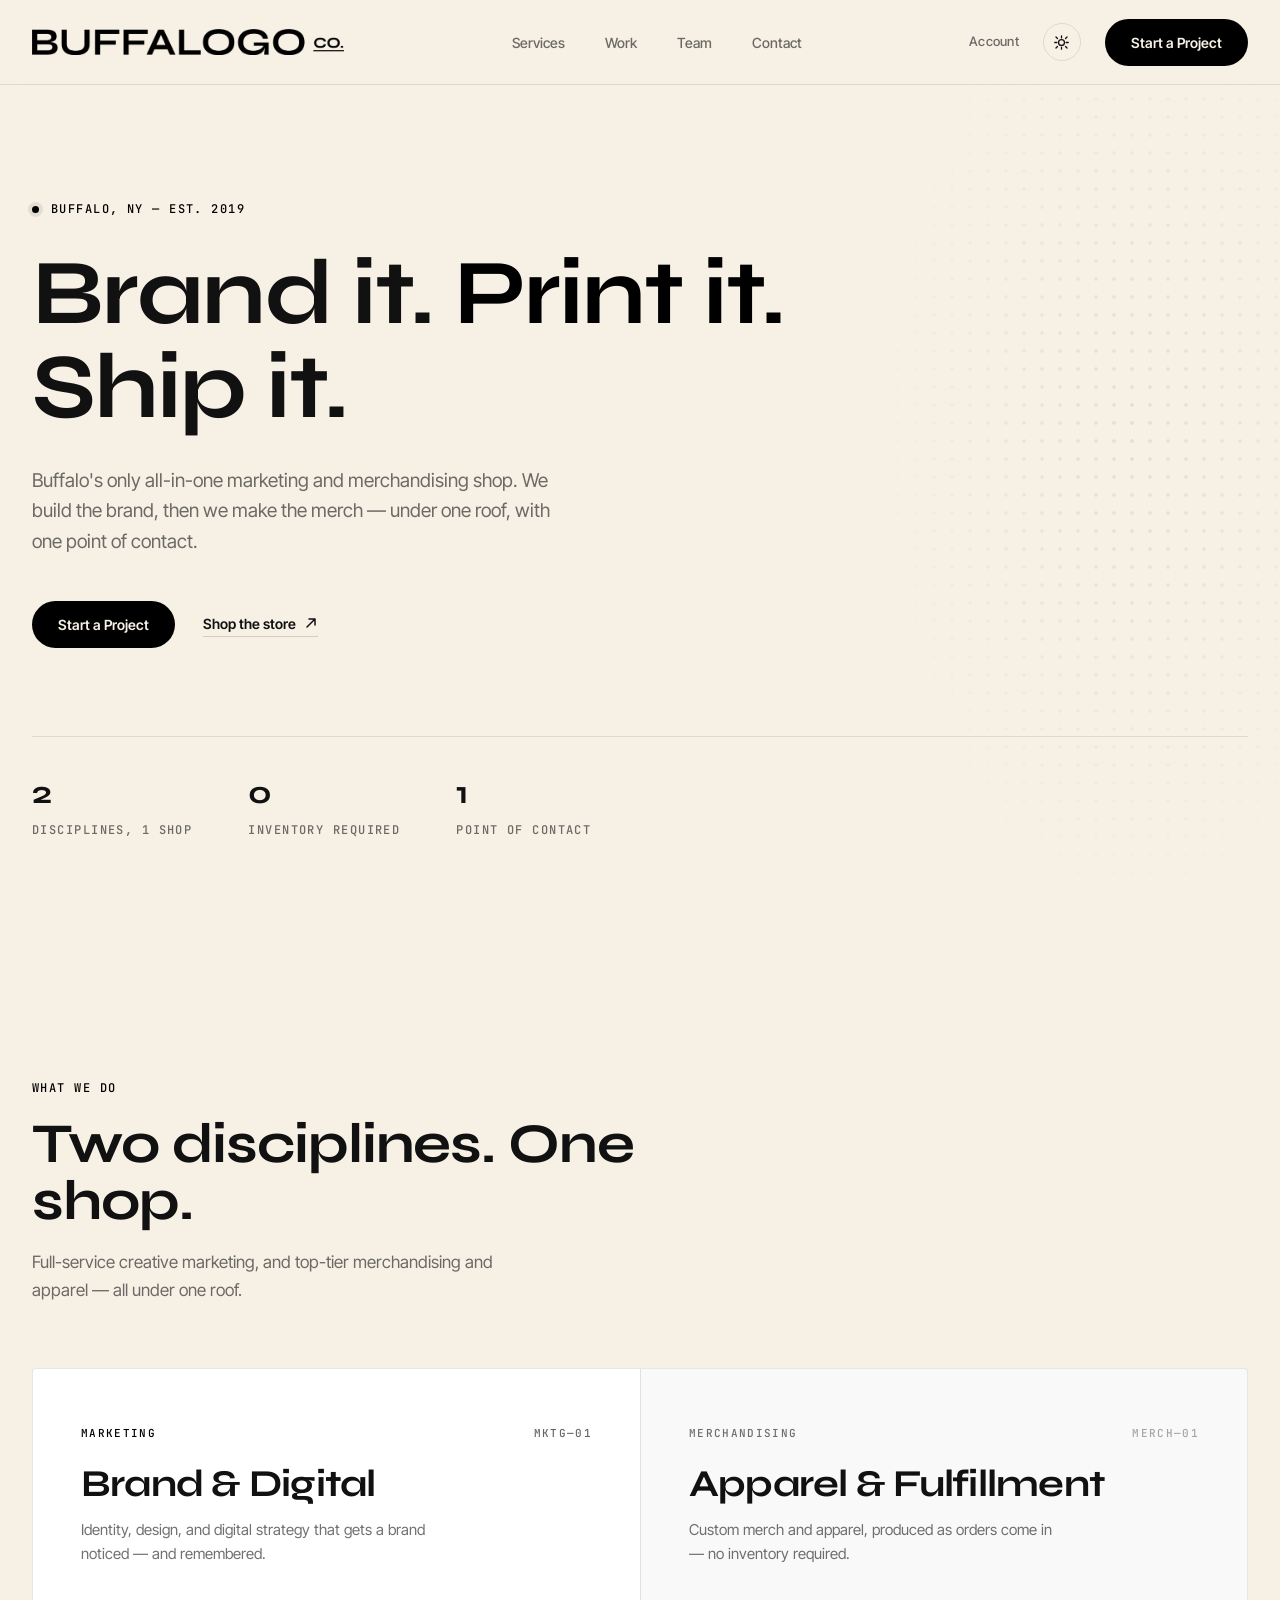
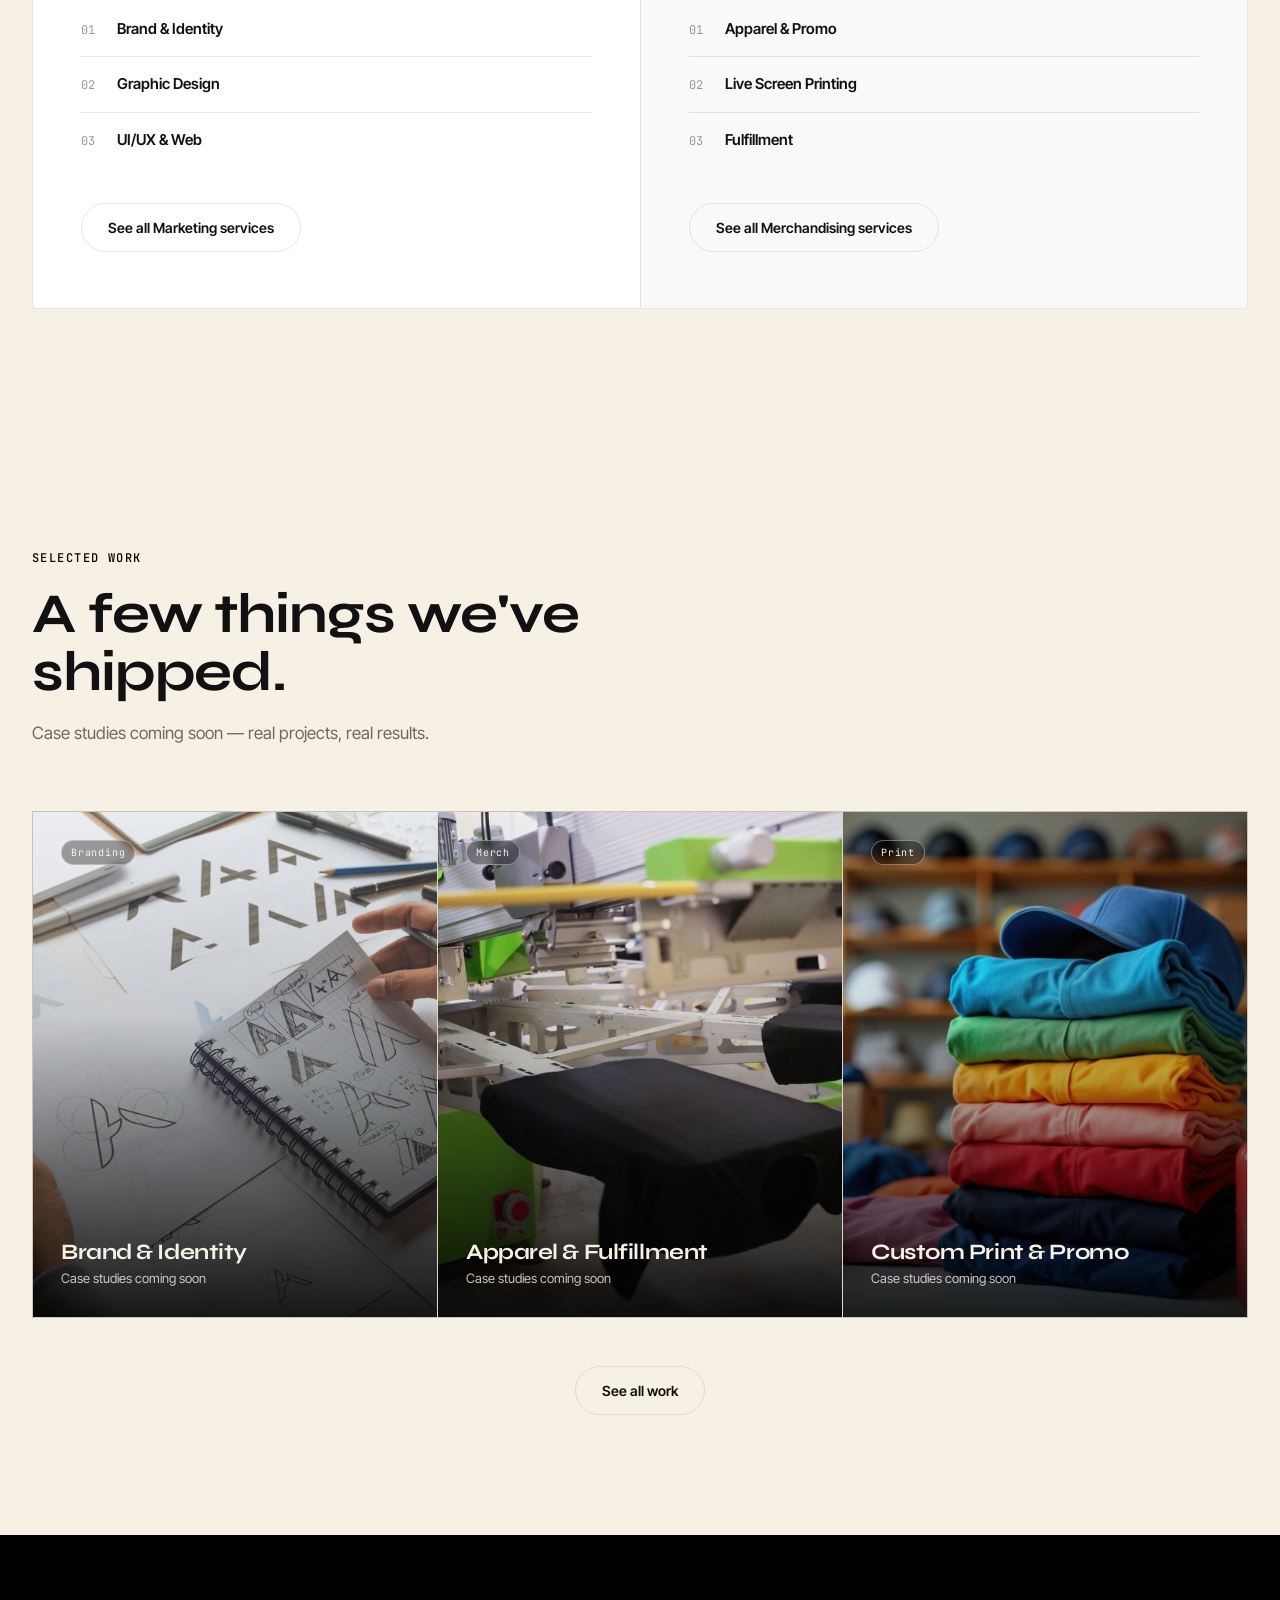
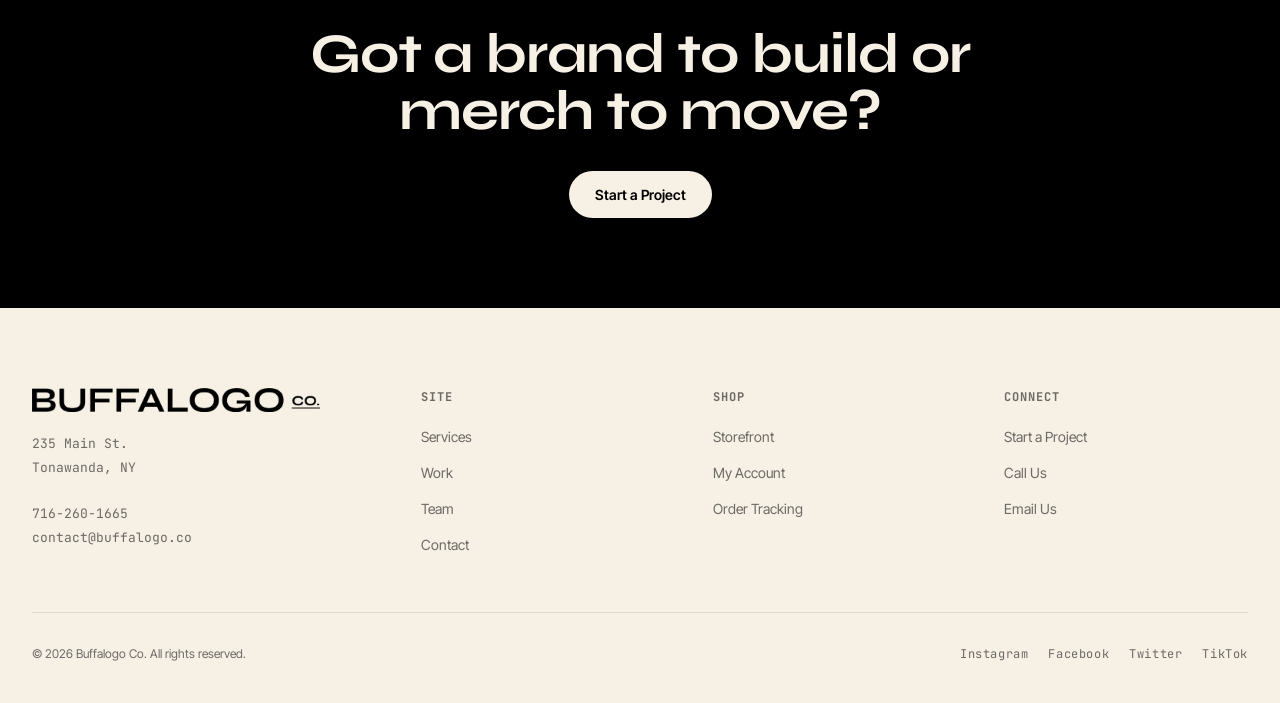
==== index.html @ d6559d46 "Add files via upload" ====
<!DOCTYPE html>
<html lang="en" data-theme="light">
<head>
<meta charset="UTF-8">
<meta name="viewport" content="width=device-width, initial-scale=1.0">
<title>Buffalogo Co. — Marketing &amp; Merchandising, Buffalo NY</title>
<meta name="description" content="Buffalo's only all-in-one marketing and merchandising company. Brand, design, and digital marketing — plus apparel, screen printing, and fulfillment, under one roof.">
<link rel="preconnect" href="https://fonts.googleapis.com">
<link rel="preconnect" href="https://fonts.gstatic.com" crossorigin>
<link href="https://fonts.googleapis.com/css2?family=Syne:wght@600;700;800&family=Inter+Tight:wght@400;500;600;700&family=JetBrains+Mono:wght@400;500&display=swap" rel="stylesheet">
<link rel="stylesheet" href="assets/style.css">
<script>
  (function(){
    try {
      if (localStorage.getItem('buffalogo-theme') === 'dark') {
        document.documentElement.setAttribute('data-theme', 'dark');
      }
    } catch(e) {}
  })();
</script>
</head>
<body>

<nav class="nav">
  <div class="nav-inner">
    <a href="index.html" class="nav-logo">
      <img class="logo-light" src="assets/images/logo-black.webp" alt="Buffalogo Co.">
      <img class="logo-dark" src="assets/images/logo-white.png" alt="Buffalogo Co.">
    </a>
    <div class="nav-links">
      <a href="services.html">Services</a>
      <a href="work.html">Work</a>
      <a href="team.html">Team</a>
      <a href="contact.html">Contact</a>
    </div>
    <div class="nav-actions">
      <a href="https://shop.buffalogo.co" class="nav-account" target="_blank" rel="noopener">Account</a>
      <button class="theme-toggle" id="theme-toggle" aria-label="Toggle dark mode" type="button">
        <svg class="icon-sun" viewBox="0 0 24 24" fill="none" stroke="currentColor" stroke-width="1.8" stroke-linecap="round"><circle cx="12" cy="12" r="4.2"/><path d="M12 2.5v3M12 18.5v3M4.2 4.2l2.1 2.1M17.7 17.7l2.1 2.1M2.5 12h3M18.5 12h3M4.2 19.8l2.1-2.1M17.7 6.3l2.1-2.1"/></svg>
        <svg class="icon-moon" viewBox="0 0 24 24" fill="none" stroke="currentColor" stroke-width="1.8" stroke-linecap="round" stroke-linejoin="round"><path d="M20 14.5A8.5 8.5 0 0 1 9.5 4 8.5 8.5 0 1 0 20 14.5Z"/></svg>
      </button>
      <a href="contact.html" class="btn btn-primary">Start a Project</a>
    </div>
  </div>
</nav>

<main id="top">

  <!-- HERO -->
  <section class="hero">
    <div class="hero-halftone"></div>
    <div class="wrap hero-inner">
      <div class="hero-eyebrow mono">Buffalo, NY — Est. 2019</div>
      <h1>Brand it. <em>Print it.</em><br>Ship it.</h1>
      <p class="hero-sub">Buffalo's only all-in-one marketing and merchandising shop. We build the brand, then we make the merch — under one roof, with one point of contact.</p>
      <div class="hero-ctas">
        <a href="contact.html" class="btn btn-primary">Start a Project</a>
        <a href="https://shop.buffalogo.co" class="hero-shop-link" target="_blank" rel="noopener">
          Shop the store
          <svg width="14" height="14" viewBox="0 0 14 14" fill="none"><path d="M3 11L11 3M11 3H5M11 3V9" stroke="currentColor" stroke-width="1.5" stroke-linecap="round" stroke-linejoin="round"/></svg>
        </a>
      </div>
      <div class="hero-stats">
        <div>
          <div class="hero-stat-num">2</div>
          <div class="hero-stat-label mono">Disciplines, 1 Shop</div>
        </div>
        <div>
          <div class="hero-stat-num">0</div>
          <div class="hero-stat-label mono">Inventory Required</div>
        </div>
        <div>
          <div class="hero-stat-num">1</div>
          <div class="hero-stat-label mono">Point of Contact</div>
        </div>
      </div>
    </div>
  </section>

  <!-- SERVICES TEASER -->
  <section class="services section" id="services">
    <div class="wrap">
      <div class="section-head">
        <span class="eyebrow mono">What we do</span>
        <h2 class="section-title">Two disciplines. One shop.</h2>
        <p class="section-desc">Full-service creative marketing, and top-tier merchandising and apparel — all under one roof.</p>
      </div>

      <div class="split">
        <div class="split-panel mkt">
          <div class="panel-eyebrow mono">
            <span>Marketing</span>
            <span class="tag-num">MKTG—01</span>
          </div>
          <h3>Brand &amp; Digital</h3>
          <p class="panel-tagline">Identity, design, and digital strategy that gets a brand noticed — and remembered.</p>
          <ul class="panel-list">
            <li>
              <span class="num">01</span>
              <span><span class="item-name">Brand &amp; Identity</span></span>
            </li>
            <li>
              <span class="num">02</span>
              <span><span class="item-name">Graphic Design</span></span>
            </li>
            <li>
              <span class="num">03</span>
              <span><span class="item-name">UI/UX &amp; Web</span></span>
            </li>
          </ul>
          <a href="services.html#marketing" class="btn btn-ghost panel-cta">See all Marketing services</a>
        </div>

        <div class="split-panel merch">
          <div class="panel-eyebrow mono">
            <span>Merchandising</span>
            <span class="tag-num">MERCH—01</span>
          </div>
          <h3>Apparel &amp; Fulfillment</h3>
          <p class="panel-tagline">Custom merch and apparel, produced as orders come in — no inventory required.</p>
          <ul class="panel-list">
            <li>
              <span class="num">01</span>
              <span><span class="item-name">Apparel &amp; Promo</span></span>
            </li>
            <li>
              <span class="num">02</span>
              <span><span class="item-name">Live Screen Printing</span></span>
            </li>
            <li>
              <span class="num">03</span>
              <span><span class="item-name">Fulfillment</span></span>
            </li>
          </ul>
          <a href="services.html#merchandising" class="btn btn-ghost panel-cta">See all Merchandising services</a>
        </div>
      </div>
    </div>
  </section>

  <!-- WORK TEASER -->
  <section class="section" id="work">
    <div class="wrap">
      <div class="section-head">
        <span class="eyebrow mono">Selected work</span>
        <h2 class="section-title">A few things we've shipped.</h2>
        <p class="section-desc">Case studies coming soon — real projects, real results.</p>
      </div>
      <div class="work-grid">
        <div class="work-tile">
          <img class="work-tile-photo" src="assets/images/work_branding.jpg" alt="Logo and brand identity sketches in progress" style="object-position:center 45%;">
          <div class="work-tile-scrim"></div>
          <div class="work-tile-top">
            <span class="work-tag">Branding</span>
          </div>
          <div class="work-tile-bottom">
            <h4>Brand &amp; Identity</h4>
            <p>Case studies coming soon</p>
          </div>
        </div>
        <div class="work-tile">
          <img class="work-tile-photo" src="assets/images/work_merch.jpg" alt="Screen printing press loaded with apparel" style="object-position:35% 65%;">
          <div class="work-tile-scrim"></div>
          <div class="work-tile-top">
            <span class="work-tag">Merch</span>
          </div>
          <div class="work-tile-bottom">
            <h4>Apparel &amp; Fulfillment</h4>
            <p>Case studies coming soon</p>
          </div>
        </div>
        <div class="work-tile">
          <img class="work-tile-photo" src="assets/images/work_print.jpg" alt="Folded custom apparel and printed promotional products" style="object-position:60% center;">
          <div class="work-tile-scrim"></div>
          <div class="work-tile-top">
            <span class="work-tag">Print</span>
          </div>
          <div class="work-tile-bottom">
            <h4>Custom Print &amp; Promo</h4>
            <p>Case studies coming soon</p>
          </div>
        </div>
      </div>
      <div style="text-align:center; margin-top:48px;">
        <a href="work.html" class="btn btn-ghost">See all work</a>
      </div>
    </div>
  </section>

  <!-- CTA BAND -->
  <section class="cta-band">
    <div class="wrap">
      <h2>Got a brand to build or merch to move?</h2>
      <a href="contact.html" class="btn btn-primary">Start a Project</a>
    </div>
  </section>

</main>

<!-- FOOTER -->
<footer class="footer">
  <div class="wrap">
    <div class="footer-top">
      <div>
        <a href="index.html" class="footer-logo">
          <img class="logo-light" src="assets/images/logo-black.webp" alt="Buffalogo Co.">
          <img class="logo-dark" src="assets/images/logo-white.png" alt="Buffalogo Co.">
        </a>
        <div class="footer-addr">
          235 Main St.<br>
          Tonawanda, NY<br><br>
          <a href="tel:7162601665">716-260-1665</a><br>
          <a href="mailto:contact@buffalogo.co">contact@buffalogo.co</a>
        </div>
      </div>
      <div class="footer-col">
        <h5>Site</h5>
        <ul>
          <li><a href="services.html">Services</a></li>
          <li><a href="work.html">Work</a></li>
          <li><a href="team.html">Team</a></li>
          <li><a href="contact.html">Contact</a></li>
        </ul>
      </div>
      <div class="footer-col">
        <h5>Shop</h5>
        <ul>
          <li><a href="https://shop.buffalogo.co" target="_blank" rel="noopener">Storefront</a></li>
          <li><a href="https://shop.buffalogo.co" target="_blank" rel="noopener">My Account</a></li>
          <li><a href="https://shop.buffalogo.co" target="_blank" rel="noopener">Order Tracking</a></li>
        </ul>
      </div>
      <div class="footer-col">
        <h5>Connect</h5>
        <ul>
          <li><a href="contact.html">Start a Project</a></li>
          <li><a href="tel:7162601665">Call Us</a></li>
          <li><a href="mailto:contact@buffalogo.co">Email Us</a></li>
        </ul>
      </div>
    </div>
    <div class="footer-bottom">
      <div class="footer-copy">&copy; 2026 Buffalogo Co. All rights reserved.</div>
      <div class="footer-socials">
        <a href="#" target="_blank" rel="noopener">Instagram</a>
        <a href="#" target="_blank" rel="noopener">Facebook</a>
        <a href="#" target="_blank" rel="noopener">Twitter</a>
        <a href="#" target="_blank" rel="noopener">TikTok</a>
      </div>
    </div>
  </div>
</footer>

<script src="assets/site.js"></script>
</body>
</html>
---- assets/style.css ----
/* ============================================
   BUFFALOGO CO. — SHARED STYLESHEET
   Used across all pages: index, services, work, team, contact
   ============================================ */

:root{
  --bg: #f6f0e5;
  --bg-raised: #ffffff;
  --ink-text: #111111;
  --ink-text-dim: #11111199;
  --ink-text-faint: #11111126;
  --white: #ffffff;
  --black: #000000;
  --accent: #000000;
  --accent-dim: #00000014;
  --line: #1111111a;
  --line-strong: #11111133;
  --nav-blur-bg: rgba(246,240,229,0.82);
  --merch-tint: rgba(17,17,17,0.025);
  --shadow: 0 1px 2px rgba(17,17,17,0.04);
}

html[data-theme="dark"]{
  --bg: #111111;
  --bg-raised: #1c1c1c;
  --ink-text: #f6f0e5;
  --ink-text-dim: #f6f0e599;
  --ink-text-faint: #f6f0e526;
  --white: #ffffff;
  --black: #000000;
  --accent: #f6f0e5;
  --accent-dim: #f6f0e514;
  --line: #f6f0e51a;
  --line-strong: #f6f0e533;
  --nav-blur-bg: rgba(17,17,17,0.82);
  --merch-tint: rgba(246,240,229,0.035);
  --shadow: 0 1px 3px rgba(0,0,0,0.5);
}

body, .nav, .btn, .toggle-opt, .work-tile, .field input, .field select, .field textarea{
  transition:background-color 0.25s ease, color 0.25s ease, border-color 0.25s ease;
}

*{margin:0;padding:0;box-sizing:border-box;}
html{scroll-behavior:smooth;}
body{
  background:var(--bg);
  color:var(--ink-text);
  font-family:'Inter Tight', sans-serif;
  font-size:16px;
  line-height:1.5;
  -webkit-font-smoothing:antialiased;
  overflow-x:hidden;
}

h1,h2,h3,h4{
  font-family:'Syne', sans-serif;
  font-weight:700;
  line-height:1.02;
  letter-spacing:-0.02em;
}

a{color:inherit;text-decoration:none;}
button{font-family:inherit;cursor:pointer;border:none;background:none;color:inherit;}
img{display:block;max-width:100%;}
ul{list-style:none;}

.mono{
  font-family:'JetBrains Mono', monospace;
  text-transform:uppercase;
  letter-spacing:0.12em;
  font-weight:500;
}

.wrap{
  max-width:1280px;
  margin:0 auto;
  padding:0 32px;
}

:focus-visible{
  outline:2px solid var(--accent);
  outline-offset:3px;
}

@media (prefers-reduced-motion: reduce){
  *{animation-duration:0.01ms !important; transition-duration:0.01ms !important;}
}

/* ===== NAV ===== */
.nav{
  position:fixed;
  top:0; left:0; right:0;
  z-index:100;
  background:var(--nav-blur-bg);
  backdrop-filter:blur(10px);
  border-bottom:1px solid var(--line);
}
.nav-inner{
  max-width:1280px;
  margin:0 auto;
  padding:0 32px;
  height:84px;
  display:flex;
  align-items:center;
  justify-content:space-between;
}
.nav-logo{
  flex-shrink:1;
  min-width:0;
  overflow:hidden;
}
.nav-logo img{height:26px;width:auto;}
.logo-dark{display:none;}
html[data-theme="dark"] .logo-light{display:none;}
html[data-theme="dark"] .logo-dark{display:block;}
.nav-links{
  display:flex;
  align-items:center;
  gap:40px;
}
.nav-links a{
  font-size:14px;
  font-weight:500;
  color:var(--ink-text-dim);
  transition:color 0.2s ease;
  position:relative;
}
.nav-links a:hover{color:var(--ink-text);}
.nav-links a.active{color:var(--ink-text);}
.nav-links a.active::after{
  content:'';
  position:absolute;
  bottom:-6px; left:0; right:0;
  height:2px;
  background:var(--accent);
}
.nav-actions{
  display:flex;
  align-items:center;
  gap:24px;
}
.nav-account{
  font-size:13px;
  font-weight:500;
  color:var(--ink-text-dim);
  letter-spacing:0.02em;
}
.nav-account:hover{color:var(--ink-text);}
.theme-toggle{
  width:38px;
  height:38px;
  border-radius:50%;
  border:1px solid var(--line);
  display:flex;
  align-items:center;
  justify-content:center;
  color:var(--ink-text);
  transition:border-color 0.2s ease, background 0.2s ease;
  flex-shrink:0;
}
.theme-toggle:hover{
  border-color:var(--ink-text-dim);
  background:var(--bg-raised);
}
.theme-toggle svg{
  width:17px;
  height:17px;
  display:block;
}
.theme-toggle .icon-moon{display:none;}
html[data-theme="dark"] .theme-toggle .icon-sun{display:none;}
html[data-theme="dark"] .theme-toggle .icon-moon{display:block;}
.btn{
  display:inline-flex;
  align-items:center;
  justify-content:center;
  gap:8px;
  padding:13px 26px;
  border-radius:100px;
  font-size:14px;
  font-weight:600;
  transition:transform 0.2s ease, background 0.2s ease, color 0.2s ease, opacity 0.2s ease;
  white-space:nowrap;
}
.btn-primary{
  background:var(--accent);
  color:var(--bg);
  opacity:1;
}
.btn-primary:hover{
  transform:translateY(-1px);
  opacity:0.85;
}
.btn-ghost{
  border:1px solid var(--line);
  color:var(--ink-text);
}
.btn-ghost:hover{
  border-color:var(--ink-text);
}
.nav-burger{
  display:none;
  flex-direction:column;
  gap:5px;
  padding:8px;
}
.nav-burger span{
  width:22px;height:2px;background:var(--ink-text);display:block;
}

/* ===== HERO (homepage only) ===== */
.hero{
  position:relative;
  padding:200px 0 120px;
  overflow:hidden;
}
.hero-halftone{
  position:absolute;
  top:0; right:0;
  width:46%;
  height:100%;
  z-index:0;
  pointer-events:none;
  opacity:0.5;
  background-image:radial-gradient(circle, var(--ink-text-faint) 1.6px, transparent 1.6px);
  background-size:18px 18px;
  -webkit-mask-image:radial-gradient(ellipse 60% 70% at 75% 45%, black 0%, transparent 75%);
  mask-image:radial-gradient(ellipse 60% 70% at 75% 45%, black 0%, transparent 75%);
}
.hero-inner{
  position:relative;
  z-index:1;
}
.hero-eyebrow{
  display:flex;
  align-items:center;
  gap:12px;
  font-size:12px;
  color:var(--accent);
  margin-bottom:28px;
}
.hero-eyebrow::before{
  content:'';
  width:7px;height:7px;
  border-radius:50%;
  background:var(--accent);
  box-shadow:0 0 0 4px var(--accent-dim);
}
.hero h1{
  font-size:clamp(48px, 7.2vw, 108px);
  max-width:980px;
  margin-bottom:32px;
}
.hero h1 em{
  font-style:normal;
  color:var(--accent);
}
.hero-sub{
  font-size:19px;
  color:var(--ink-text-dim);
  max-width:540px;
  margin-bottom:44px;
  line-height:1.6;
}
.hero-ctas{
  display:flex;
  align-items:center;
  gap:28px;
  flex-wrap:wrap;
}
.hero-shop-link{
  display:inline-flex;
  align-items:center;
  gap:8px;
  font-size:14px;
  font-weight:600;
  color:var(--ink-text);
  border-bottom:1px solid var(--ink-text-faint);
  padding-bottom:2px;
  transition:border-color 0.2s ease;
}
.hero-shop-link:hover{border-color:var(--ink-text);}
.hero-shop-link svg{transition:transform 0.2s ease;}
.hero-shop-link:hover svg{transform:translate(2px,-2px);}

.hero-stats{
  display:flex;
  gap:56px;
  margin-top:88px;
  padding-top:32px;
  border-top:1px solid var(--line);
  flex-wrap:wrap;
}
.hero-stat-num{
  font-family:'Syne', sans-serif;
  font-weight:700;
  font-size:32px;
  color:var(--ink-text);
}
.hero-stat-label{
  font-size:12px;
  color:var(--ink-text-dim);
  margin-top:4px;
}

/* ===== PAGE HEADER (Services / Work / Team / Contact) ===== */
.page-header{
  position:relative;
  padding:180px 0 80px;
  overflow:hidden;
  border-bottom:1px solid var(--line);
}
.page-header .hero-halftone{opacity:0.4;}
.page-header-inner{
  position:relative;
  z-index:1;
}
.page-header h1{
  font-size:clamp(40px, 5.6vw, 72px);
  max-width:760px;
  margin-bottom:20px;
}
.page-header p{
  font-size:18px;
  color:var(--ink-text-dim);
  max-width:560px;
  line-height:1.6;
}
.page-header-ctas{
  display:flex;
  gap:16px;
  margin-top:36px;
  flex-wrap:wrap;
}

/* ===== SECTION HEADERS ===== */
.section{
  padding:120px 0;
  position:relative;
}
.section-head{
  margin-bottom:64px;
}
.eyebrow{
  font-size:12px;
  color:var(--accent);
  margin-bottom:18px;
  display:block;
}
.section-title{
  font-size:clamp(34px, 4.6vw, 56px);
  max-width:680px;
}
.section-desc{
  margin-top:20px;
  font-size:17px;
  color:var(--ink-text-dim);
  max-width:520px;
  line-height:1.6;
}

/* ===== SERVICES SPLIT ===== */
.services{
  background:var(--bg);
}
.split{
  display:grid;
  grid-template-columns:1fr 1fr;
  border:1px solid var(--line);
  border-radius:4px;
  overflow:hidden;
  background:var(--bg-raised);
}
.split-panel{
  padding:56px 48px;
  position:relative;
}
.split-panel + .split-panel{
  border-left:1px solid var(--line);
}
.split-panel.merch{
  background:var(--merch-tint);
}
.panel-eyebrow{
  font-size:11px;
  margin-bottom:24px;
  display:flex;
  align-items:center;
  justify-content:space-between;
}
.split-panel.mkt .panel-eyebrow{color:var(--accent);}
.split-panel.merch .panel-eyebrow{color:var(--ink-text-dim);}
.panel-eyebrow .tag-num{
  font-family:'JetBrains Mono', monospace;
  opacity:0.6;
}
.split-panel h3{
  font-size:clamp(28px, 3.2vw, 38px);
  margin-bottom:14px;
}
.panel-tagline{
  font-size:15px;
  color:var(--ink-text-dim);
  margin-bottom:36px;
  line-height:1.6;
  max-width:380px;
}
.panel-list{
  display:flex;
  flex-direction:column;
}
.panel-list li{
  display:flex;
  align-items:baseline;
  gap:14px;
  padding:16px 0;
  border-top:1px solid var(--line);
  font-size:15px;
}
.panel-list li:first-child{border-top:none;}
.panel-list .num{
  font-family:'JetBrains Mono', monospace;
  font-size:12px;
  color:var(--ink-text-dim);
  opacity:0.7;
  flex-shrink:0;
  width:22px;
}
.panel-list .item-name{font-weight:600;color:var(--ink-text);}
.panel-list .item-detail{color:var(--ink-text-dim); font-size:13px; display:block; margin-top:2px;}
.panel-cta{
  margin-top:36px;
}

.converge{
  text-align:center;
  padding:64px 0 0;
}
.converge-arrow{
  width:1px;
  height:48px;
  background:var(--line);
  margin:0 auto 24px;
  position:relative;
}
.converge-arrow::after{
  content:'';
  position:absolute;
  bottom:-1px;left:50%;
  width:8px;height:8px;
  border-right:1px solid var(--ink-text-dim);
  border-bottom:1px solid var(--ink-text-dim);
  transform:translateX(-50%) rotate(45deg);
}
.converge p{
  font-size:13px;
  color:var(--ink-text-dim);
}

/* ===== LEAD FORM ===== */
.lead-form-wrap{
  max-width:680px;
  margin:40px auto 0;
  background:var(--bg-raised);
  border:1px solid var(--line);
  border-radius:4px;
  padding:48px;
  box-shadow:var(--shadow);
}
.lead-form-wrap.standalone{
  margin:0;
}
.toggle-row{
  display:flex;
  gap:8px;
  background:var(--bg);
  border:1px solid var(--line);
  border-radius:100px;
  padding:5px;
  margin-bottom:32px;
}
.toggle-opt{
  flex:1;
  text-align:center;
  padding:12px 16px;
  border-radius:100px;
  font-size:13px;
  font-weight:600;
  color:var(--ink-text-dim);
  transition:all 0.25s ease;
  font-family:'JetBrains Mono', monospace;
  letter-spacing:0.06em;
  text-transform:uppercase;
}
.toggle-opt.active{
  background:var(--accent);
  color:var(--bg);
}
.form-row{
  display:grid;
  grid-template-columns:1fr 1fr;
  gap:20px;
  margin-bottom:20px;
}
.field{display:flex;flex-direction:column;gap:8px;}
.field.full{grid-column:1 / -1;}
.field label{
  font-size:12px;
  color:var(--ink-text-dim);
  font-family:'JetBrains Mono', monospace;
  letter-spacing:0.06em;
  text-transform:uppercase;
}
.field input, .field select, .field textarea{
  background:var(--bg);
  border:1px solid var(--line);
  border-radius:4px;
  padding:13px 16px;
  color:var(--ink-text);
  font-family:'Inter Tight', sans-serif;
  font-size:15px;
  transition:border-color 0.2s ease;
}
.field input:focus, .field select:focus, .field textarea:focus{
  outline:none;
  border-color:var(--accent);
}
.field textarea{resize:vertical; min-height:96px;}
.form-submit{
  width:100%;
  margin-top:8px;
  padding:16px;
  border-radius:4px;
}

/* ===== CONTACT PAGE LAYOUT ===== */
.contact-layout{
  display:grid;
  grid-template-columns:1fr 1.2fr;
  gap:64px;
  align-items:start;
}
.contact-info h2{
  font-size:clamp(28px, 3.4vw, 40px);
  margin-bottom:20px;
}
.contact-info p{
  font-size:16px;
  color:var(--ink-text-dim);
  line-height:1.7;
  margin-bottom:32px;
}
.contact-detail{
  display:flex;
  flex-direction:column;
  gap:18px;
}
.contact-detail-item{
  display:flex;
  flex-direction:column;
  gap:4px;
}
.contact-detail-item .label{
  font-family:'JetBrains Mono', monospace;
  font-size:11px;
  color:var(--ink-text-dim);
  letter-spacing:0.08em;
  text-transform:uppercase;
}
.contact-detail-item .value{
  font-size:16px;
  font-weight:600;
}
.contact-detail-item a.value:hover{color:var(--ink-text-dim);}

/* ===== WORK ===== */
.work-grid{
  display:grid;
  grid-template-columns:repeat(3, 1fr);
  gap:1px;
  background:var(--line);
  border:1px solid var(--line);
}
.work-grid.work-grid-page{
  grid-template-columns:repeat(2, 1fr);
}
.work-grid.work-grid-page .work-tile.wide{
  grid-column:1 / -1;
  aspect-ratio:16/7;
}
.work-tile{
  background:var(--bg);
  aspect-ratio:4/5;
  padding:28px;
  display:flex;
  flex-direction:column;
  justify-content:space-between;
  position:relative;
  overflow:hidden;
  transition:transform 0.3s ease;
}
.work-tile:hover{transform:scale(1.02);}
.work-tile-photo{
  position:absolute;
  inset:0;
  width:100%;
  height:100%;
  object-fit:cover;
  z-index:0;
  transition:transform 0.4s ease;
}
.work-tile:hover .work-tile-photo{transform:scale(1.06);}
.work-tile-scrim{
  position:absolute;
  inset:0;
  background:linear-gradient(180deg, rgba(0,0,0,0.05) 0%, rgba(0,0,0,0.12) 40%, rgba(0,0,0,0.88) 100%);
  z-index:1;
}
.work-tile-top, .work-tile-bottom{
  position:relative;
  z-index:2;
}
.work-tile-bottom h4, .work-tile-bottom p{color:#f6f0e5;}
.work-tile-bottom p{color:#f6f0e5cc;}
.work-tile-top{
  display:flex;
  justify-content:space-between;
  align-items:flex-start;
}
.work-tag{
  font-family:'JetBrains Mono', monospace;
  font-size:10px;
  color:#f6f0e5;
  background:rgba(0,0,0,0.35);
  backdrop-filter:blur(4px);
  border:1px solid rgba(246,240,229,0.4);
  padding:4px 9px;
  border-radius:100px;
  letter-spacing:0.08em;
}
.work-tile-bottom h4{
  font-size:22px;
  margin-bottom:6px;
}
.work-tile-bottom p{
  font-size:13px;
}

/* ===== TEAM ===== */
.team-grid{
  display:grid;
  grid-template-columns:repeat(4, 1fr);
  gap:1px;
  background:var(--line);
  border:1px solid var(--line);
}
.team-avatar-wrap{
  background:var(--bg);
  padding:32px 24px;
  display:flex;
  flex-direction:column;
  gap:18px;
}
.team-avatar-wrap.with-bio{
  padding:32px;
}
.team-avatar{
  width:100%;
  aspect-ratio:1;
  border-radius:4px;
  background:var(--bg-raised);
  border:1px solid var(--line);
  display:flex;
  align-items:center;
  justify-content:center;
  font-family:'Syne', sans-serif;
  font-weight:700;
  font-size:28px;
  color:var(--ink-text-faint);
  overflow:hidden;
  position:relative;
}
.team-avatar img{
  width:100%;
  height:100%;
  object-fit:cover;
  display:block;
}
.team-name{font-size:16px; font-weight:700; font-family:'Syne', sans-serif;}
.team-role{
  font-size:12px;
  color:var(--accent);
  font-family:'JetBrains Mono', monospace;
  letter-spacing:0.06em;
  text-transform:uppercase;
}
.team-bio{
  font-size:14px;
  color:var(--ink-text-dim);
  line-height:1.6;
  margin-top:4px;
}

/* ===== CTA BAND ===== */
.cta-band{
  background:var(--accent);
  color:var(--bg);
  padding:90px 0;
  text-align:center;
}
.cta-band h2{
  font-size:clamp(32px, 5vw, 56px);
  color:var(--bg);
  max-width:760px;
  margin:0 auto 32px;
}
.cta-band .btn-primary{
  background:var(--bg);
  color:var(--accent);
}
.cta-band .btn-primary:hover{
  background:var(--white);
  color:var(--accent);
  transform:translateY(-1px);
}

/* ===== FOOTER ===== */
.footer{
  padding:80px 0 40px;
}
.footer-top{
  display:grid;
  grid-template-columns:1.4fr 1fr 1fr 1fr;
  gap:48px;
  padding-bottom:56px;
  border-bottom:1px solid var(--line);
}
.footer-logo img{height:24px; margin-bottom:20px;}
.footer-addr{
  font-size:13px;
  color:var(--ink-text-dim);
  font-family:'JetBrains Mono', monospace;
  line-height:1.8;
}
.footer-addr a{color:var(--ink-text-dim);}
.footer-addr a:hover{color:var(--ink-text);}
.footer-col h5{
  font-size:12px;
  color:var(--ink-text-dim);
  font-family:'JetBrains Mono', monospace;
  letter-spacing:0.08em;
  text-transform:uppercase;
  margin-bottom:18px;
}
.footer-col ul{display:flex; flex-direction:column; gap:12px;}
.footer-col a{font-size:14px; color:var(--ink-text-dim); transition:color 0.2s ease;}
.footer-col a:hover{color:var(--ink-text);}
.footer-bottom{
  display:flex;
  justify-content:space-between;
  align-items:center;
  padding-top:32px;
  flex-wrap:wrap;
  gap:16px;
}
.footer-copy{font-size:12px; color:var(--ink-text-dim);}
.footer-socials{display:flex; gap:20px;}
.footer-socials a{font-size:12px; color:var(--ink-text-dim); font-family:'JetBrains Mono', monospace; letter-spacing:0.05em;}
.footer-socials a:hover{color:var(--ink-text);}

/* ===== RESPONSIVE ===== */
@media (max-width: 900px){
  .nav-links{display:none;}
  .nav-account{display:none;}
  .nav-burger{display:none;}
  .nav-inner{height:72px; gap:16px;}
  .nav-logo img{height:18px;}
  .nav-actions .btn-primary{padding:11px 18px; font-size:13px;}
  .split{grid-template-columns:1fr;}
  .split-panel + .split-panel{border-left:none; border-top:1px solid var(--line);}
  .work-grid{grid-template-columns:repeat(2,1fr);}
  .work-grid.work-grid-page{grid-template-columns:1fr;}
  .work-grid.work-grid-page .work-tile.wide{aspect-ratio:4/5;}
  .team-grid{grid-template-columns:repeat(2,1fr);}
  .footer-top{grid-template-columns:1fr 1fr; gap:36px;}
  .form-row{grid-template-columns:1fr;}
  .hero{padding:160px 0 90px;}
  .page-header{padding:150px 0 64px;}
  .contact-layout{grid-template-columns:1fr; gap:48px;}
}
@media (max-width: 400px){
  .nav-logo img{height:16px;}
  .nav-actions .btn-primary{padding:10px 14px; font-size:12px;}
  .nav-actions{gap:10px;}
  .theme-toggle{width:32px; height:32px;}
  .theme-toggle svg{width:15px; height:15px;}
}
@media (max-width: 560px){
  .wrap{padding:0 20px;}
  .work-grid{grid-template-columns:1fr;}
  .team-grid{grid-template-columns:1fr 1fr;}
  .hero-stats{gap:32px;}
  .lead-form-wrap{padding:28px;}
  .footer-top{grid-template-columns:1fr;}
}
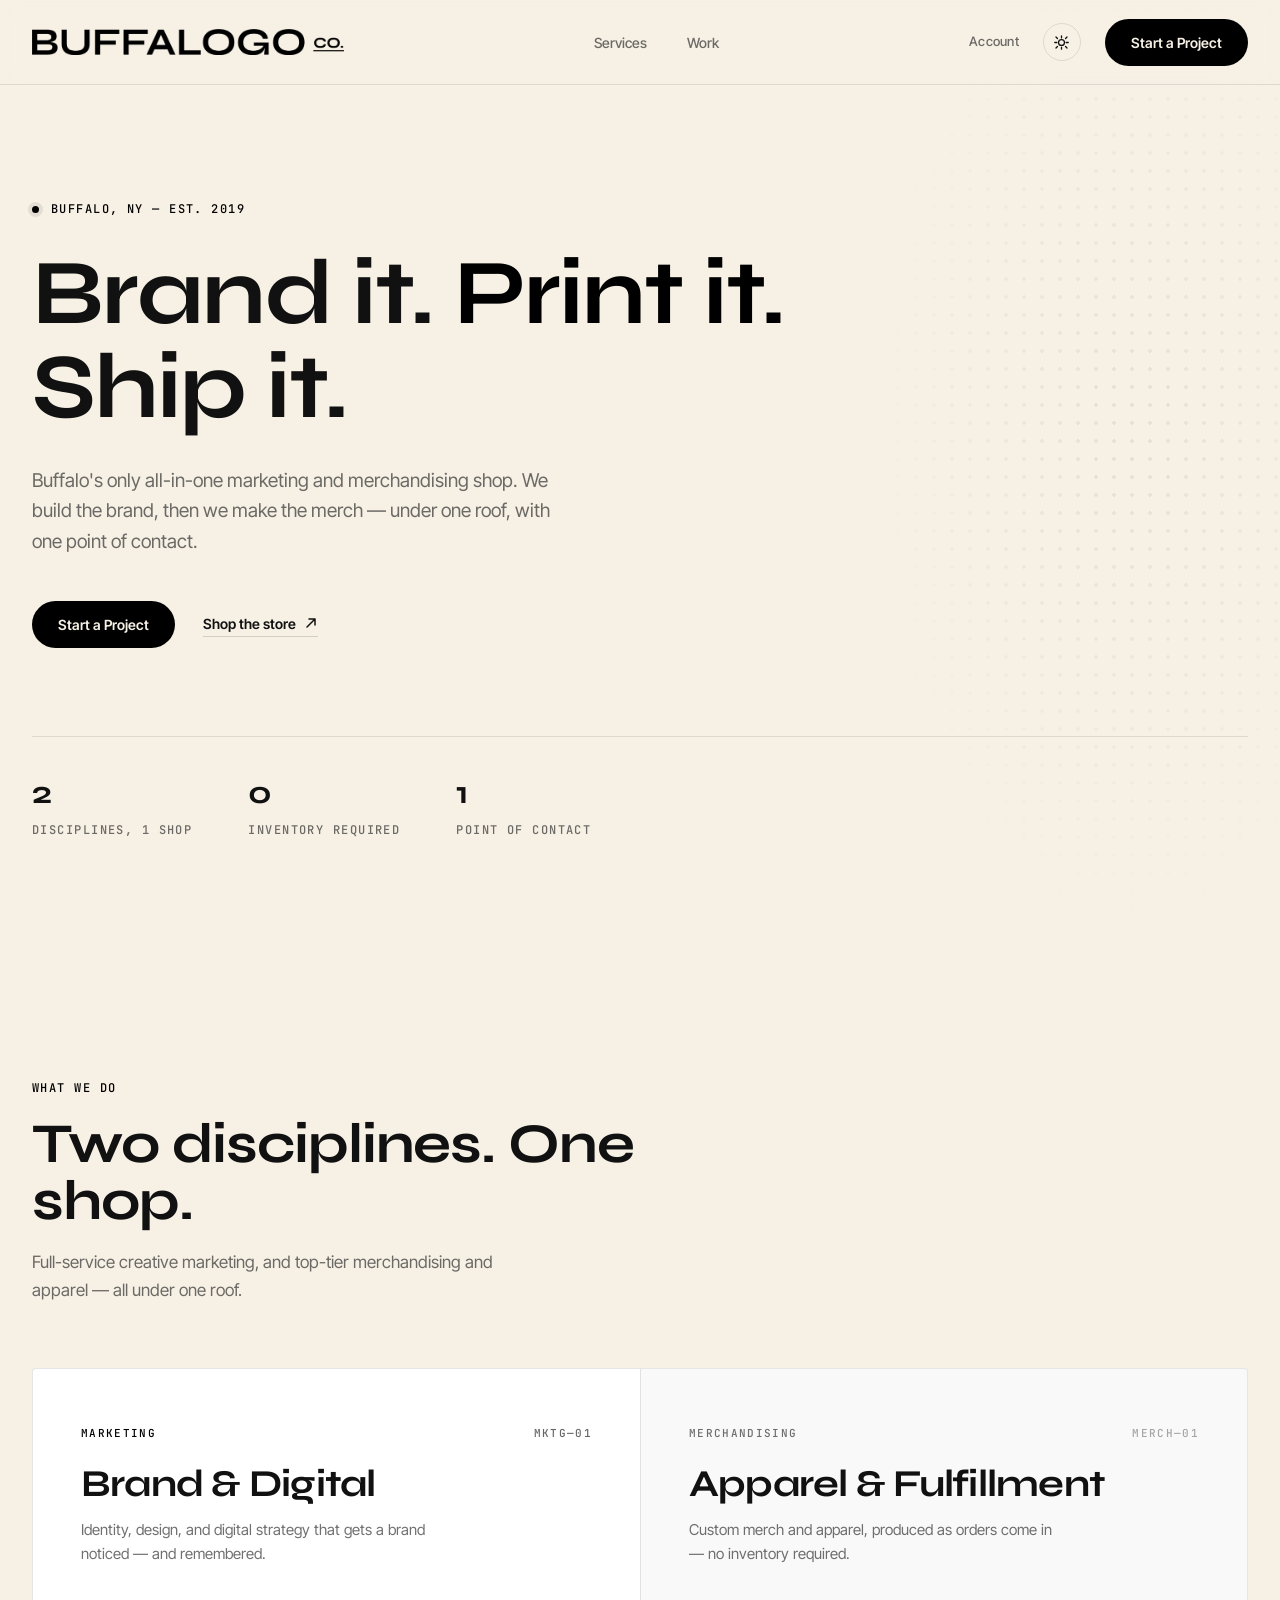
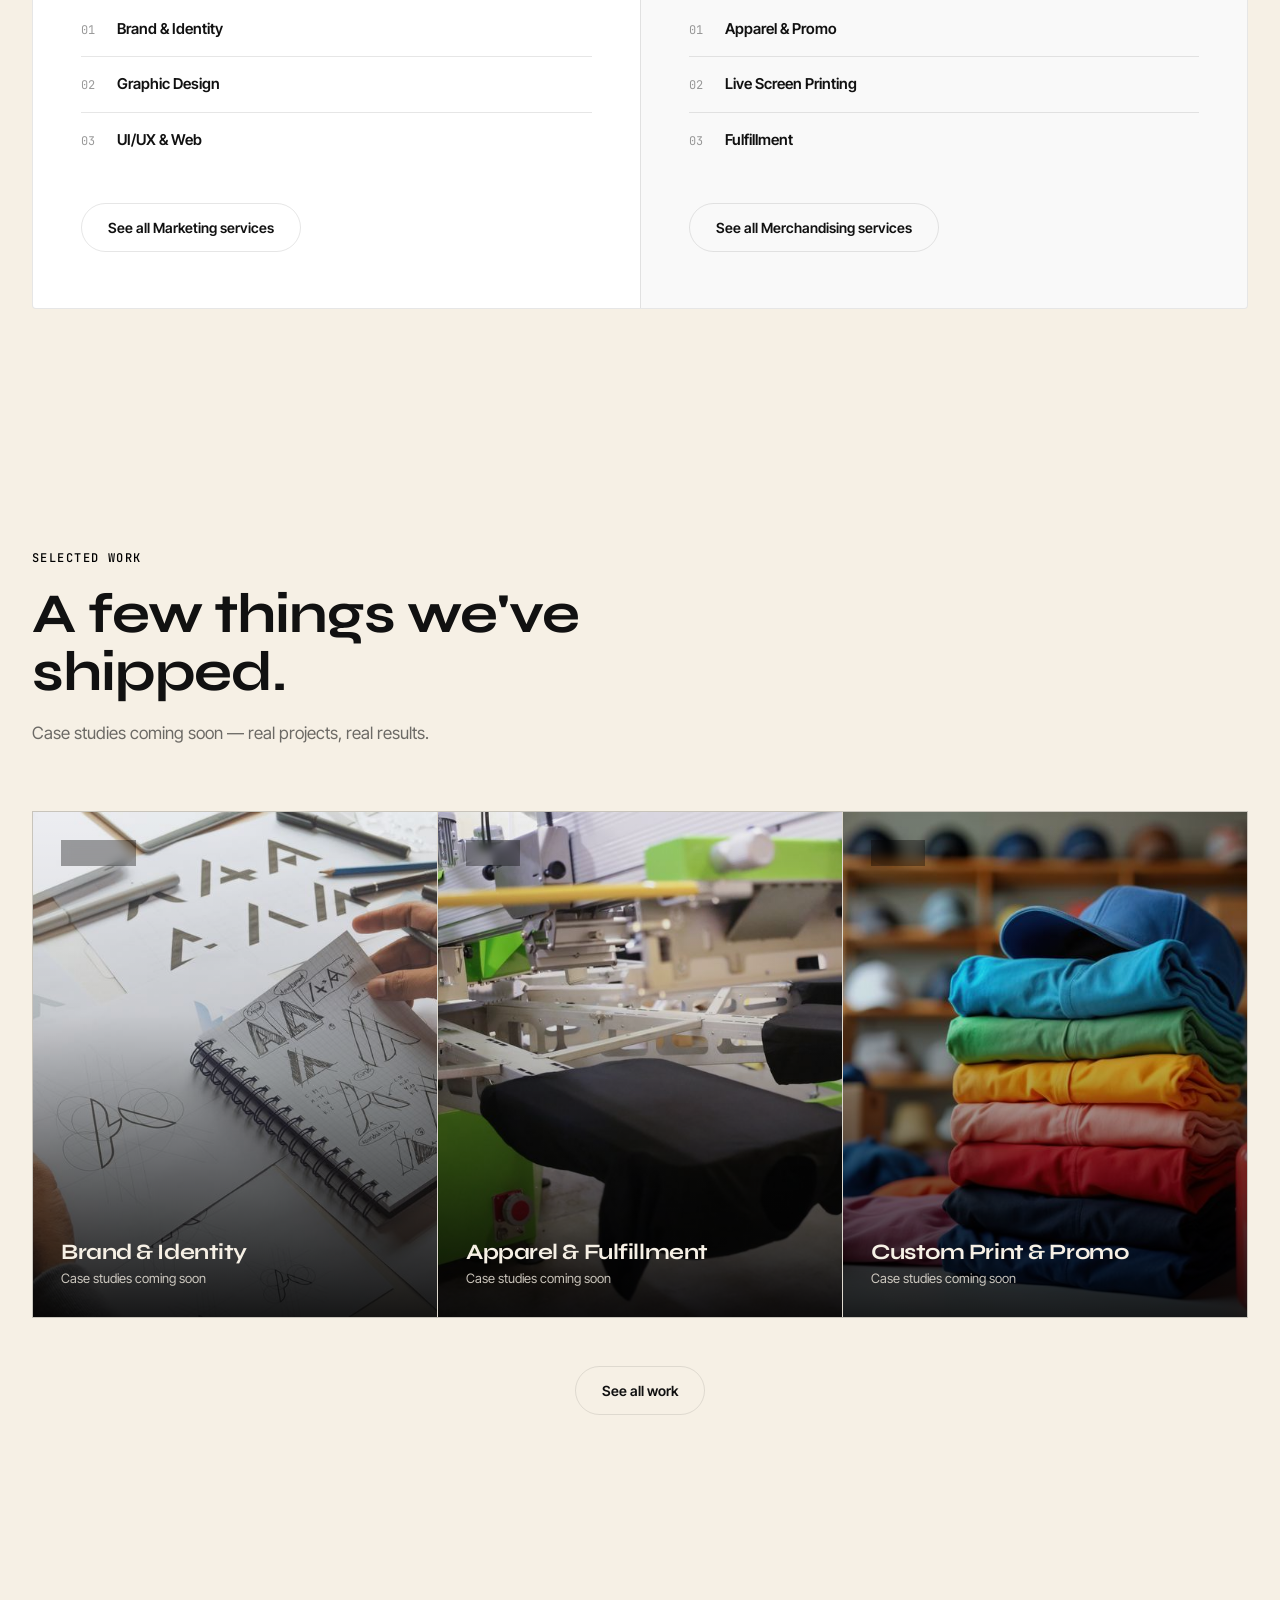
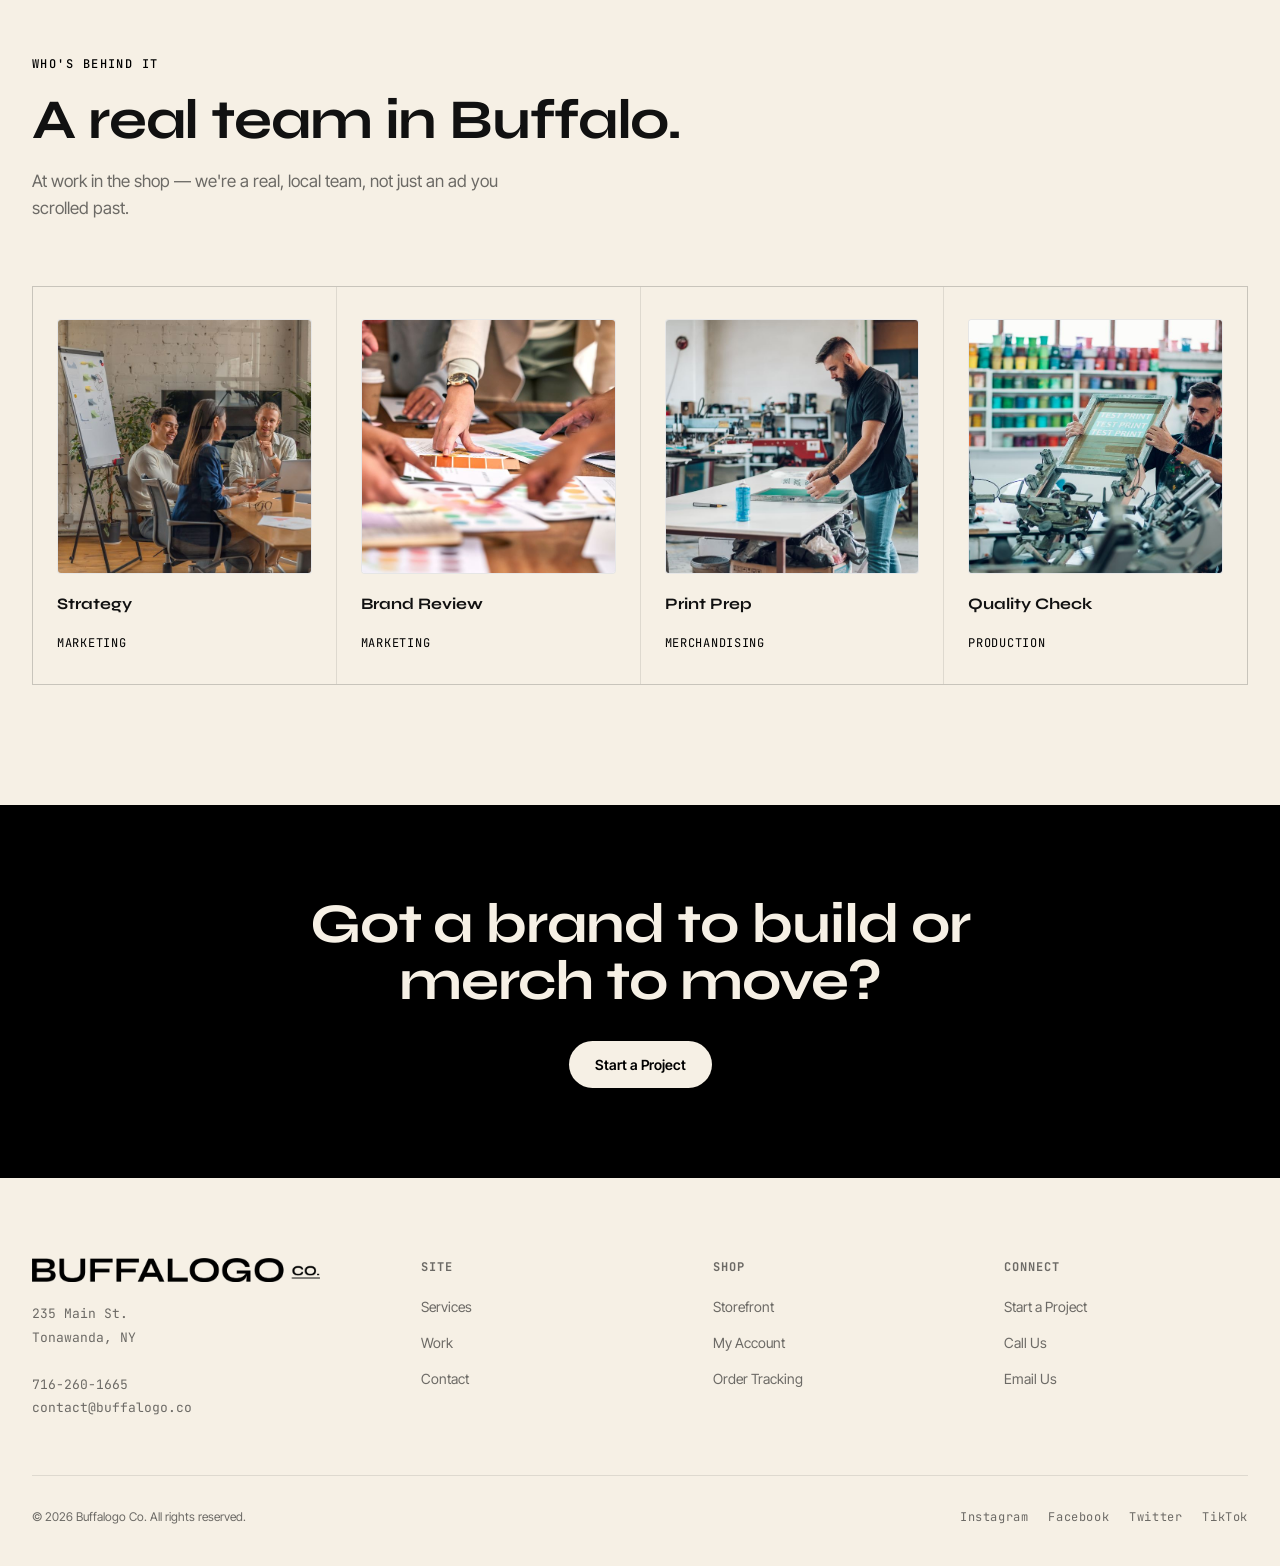
==== commit 9ee53447: "Add files via upload" ====
--- a/index.html
+++ b/index.html
@@ -30,8 +30,6 @@
     <div class="nav-links">
       <a href="services.html">Services</a>
       <a href="work.html">Work</a>
-      <a href="team.html">Team</a>
-      <a href="contact.html">Contact</a>
     </div>
     <div class="nav-actions">
       <a href="https://shop.buffalogo.co" class="nav-account" target="_blank" rel="noopener">Account</a>
@@ -39,7 +37,7 @@
         <svg class="icon-sun" viewBox="0 0 24 24" fill="none" stroke="currentColor" stroke-width="1.8" stroke-linecap="round"><circle cx="12" cy="12" r="4.2"/><path d="M12 2.5v3M12 18.5v3M4.2 4.2l2.1 2.1M17.7 17.7l2.1 2.1M2.5 12h3M18.5 12h3M4.2 19.8l2.1-2.1M17.7 6.3l2.1-2.1"/></svg>
         <svg class="icon-moon" viewBox="0 0 24 24" fill="none" stroke="currentColor" stroke-width="1.8" stroke-linecap="round" stroke-linejoin="round"><path d="M20 14.5A8.5 8.5 0 0 1 9.5 4 8.5 8.5 0 1 0 20 14.5Z"/></svg>
       </button>
-      <a href="contact.html" class="btn btn-primary">Start a Project</a>
+      <a href="services.html#contact" class="btn btn-primary">Start a Project</a>
     </div>
   </div>
 </nav>
@@ -54,7 +52,7 @@
       <h1>Brand it. <em>Print it.</em><br>Ship it.</h1>
       <p class="hero-sub">Buffalo's only all-in-one marketing and merchandising shop. We build the brand, then we make the merch — under one roof, with one point of contact.</p>
       <div class="hero-ctas">
-        <a href="contact.html" class="btn btn-primary">Start a Project</a>
+        <a href="services.html#contact" class="btn btn-primary">Start a Project</a>
         <a href="https://shop.buffalogo.co" class="hero-shop-link" target="_blank" rel="noopener">
           Shop the store
           <svg width="14" height="14" viewBox="0 0 14 14" fill="none"><path d="M3 11L11 3M11 3H5M11 3V9" stroke="currentColor" stroke-width="1.5" stroke-linecap="round" stroke-linejoin="round"/></svg>
@@ -187,11 +185,44 @@
     </div>
   </section>
 
+  <!-- TEAM -->
+  <section class="section" id="team">
+    <div class="wrap">
+      <div class="section-head">
+        <span class="eyebrow mono">Who's behind it</span>
+        <h2 class="section-title">A real team in Buffalo.</h2>
+        <p class="section-desc">At work in the shop — we're a real, local team, not just an ad you scrolled past.</p>
+      </div>
+      <div class="team-grid">
+        <div class="team-avatar-wrap">
+          <div class="team-avatar"><img src="assets/images/team_meeting.jpg" alt="Team strategy meeting" style="object-position:70% center;"></div>
+          <div class="team-name">Strategy</div>
+          <div class="team-role">Marketing</div>
+        </div>
+        <div class="team-avatar-wrap">
+          <div class="team-avatar"><img src="assets/images/team_swatches.jpg" alt="Team reviewing color swatches" style="object-position:center;"></div>
+          <div class="team-name">Brand Review</div>
+          <div class="team-role">Marketing</div>
+        </div>
+        <div class="team-avatar-wrap">
+          <div class="team-avatar"><img src="assets/images/team_screenprep.jpg" alt="Preparing a screen for printing" style="object-position:72% center;"></div>
+          <div class="team-name">Print Prep</div>
+          <div class="team-role">Merchandising</div>
+        </div>
+        <div class="team-avatar-wrap">
+          <div class="team-avatar"><img src="assets/images/team_testprint.jpg" alt="Checking a test print on a screen" style="object-position:65% 40%;"></div>
+          <div class="team-name">Quality Check</div>
+          <div class="team-role">Production</div>
+        </div>
+      </div>
+    </div>
+  </section>
+
   <!-- CTA BAND -->
   <section class="cta-band">
     <div class="wrap">
       <h2>Got a brand to build or merch to move?</h2>
-      <a href="contact.html" class="btn btn-primary">Start a Project</a>
+      <a href="services.html#contact" class="btn btn-primary">Start a Project</a>
     </div>
   </section>
 
@@ -218,8 +249,7 @@
         <ul>
           <li><a href="services.html">Services</a></li>
           <li><a href="work.html">Work</a></li>
-          <li><a href="team.html">Team</a></li>
-          <li><a href="contact.html">Contact</a></li>
+          <li><a href="services.html#contact">Contact</a></li>
         </ul>
       </div>
       <div class="footer-col">
@@ -233,7 +263,7 @@
       <div class="footer-col">
         <h5>Connect</h5>
         <ul>
-          <li><a href="contact.html">Start a Project</a></li>
+          <li><a href="services.html#contact">Start a Project</a></li>
           <li><a href="tel:7162601665">Call Us</a></li>
           <li><a href="mailto:contact@buffalogo.co">Email Us</a></li>
         </ul>
